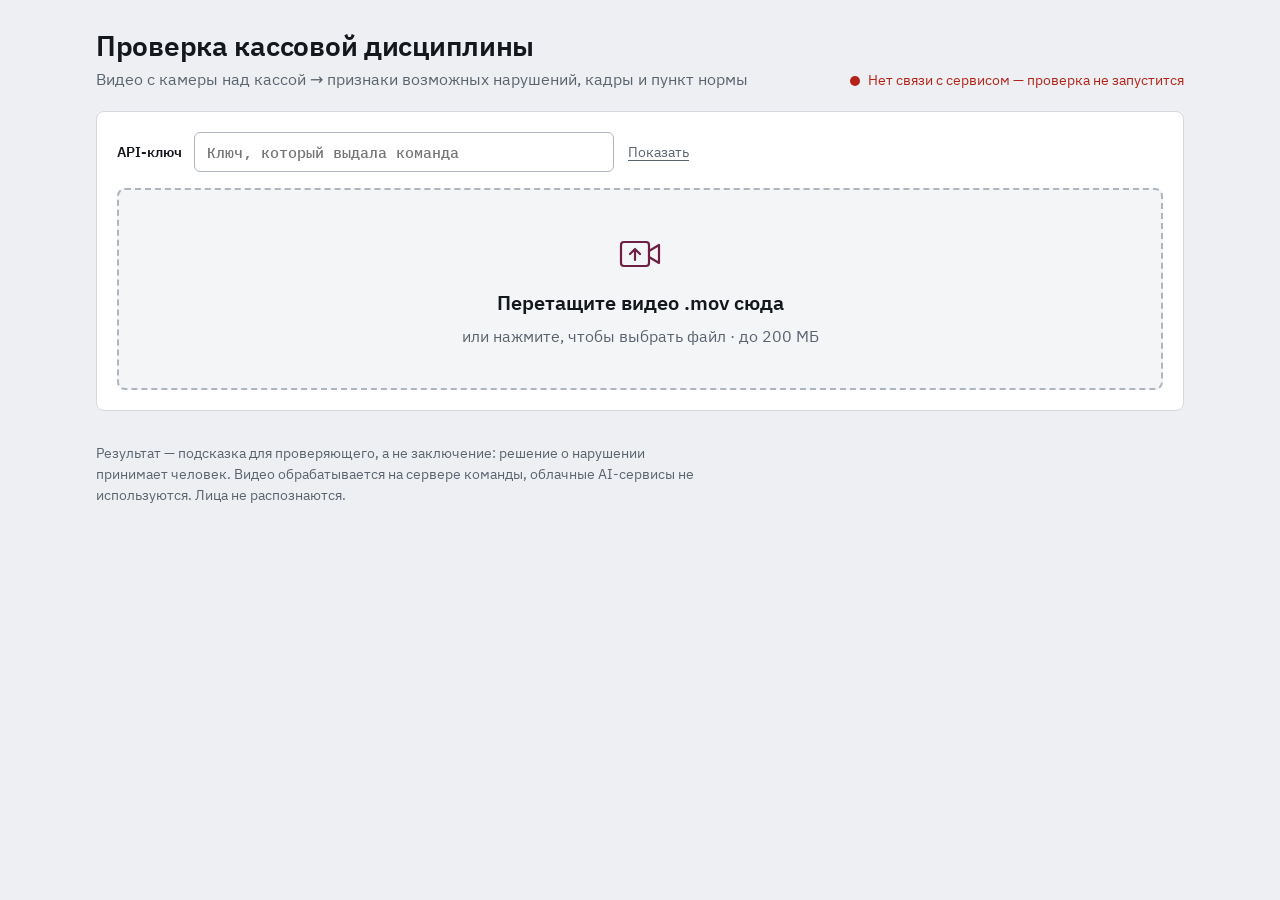
==== ui/index.html @ 3bff890b "[bigali] checkpoint 16:13: chore: add bigali to team" ====
<!doctype html>
<html lang="ru">
<head>
  <meta charset="utf-8">
  <meta name="viewport" content="width=device-width, initial-scale=1">
  <title>Проверка кассовой дисциплины</title>
  <meta name="description" content="Загрузите видео с камеры над кассой — сервис покажет признаки возможных нарушений, кадры, таймкоды и пункты нормативных актов РК.">
  <link rel="icon" href="data:,">
  <link rel="stylesheet" href="styles.css">
</head>
<body>
  <header class="topbar">
    <div class="brand">
      <h1>Проверка кассовой дисциплины</h1>
      <p class="lead">Видео с камеры над кассой → признаки возможных нарушений, кадры и пункт нормы</p>
    </div>
    <p class="service" id="service" data-state="wait"><span class="dot" aria-hidden="true"></span><span id="service-text">Проверяем связь с сервисом…</span></p>
  </header>

  <main>
    <!-- 1. Загрузка -->
    <section class="panel" id="view-upload" aria-labelledby="upload-title">
      <h2 class="visually-hidden" id="upload-title">Загрузка видео</h2>
      <div class="key-row">
        <label for="api-key">API-ключ</label>
        <input id="api-key" type="password" autocomplete="off" spellcheck="false" placeholder="Ключ, который выдала команда">
        <button type="button" class="ghost" id="key-toggle" aria-controls="api-key">Показать</button>
      </div>

      <label class="drop" id="drop">
        <input class="visually-hidden" type="file" id="file" accept=".mov,video/quicktime,video/*">
        <svg class="drop-icon" viewBox="0 0 48 48" aria-hidden="true"><rect x="5" y="12" width="28" height="24" rx="3"/><path d="M33 21l10-6v18l-10-6"/><path d="M19 30V19m-5 5l5-5 5 5"/></svg>
        <span class="drop-title">Перетащите видео .mov сюда</span>
        <span class="drop-hint">или нажмите, чтобы выбрать файл · до 200 МБ</span>
      </label>

      <div class="file-row" id="file-row" hidden>
        <div class="file-info">
          <span class="file-name" id="file-name"></span>
          <span class="file-size" id="file-size"></span>
        </div>
        <button type="button" class="primary" id="start">Проверить видео</button>
      </div>
      <button type="button" class="ghost demo-link" id="demo" hidden>Показать пример результата без видео</button>
      <p class="form-error" id="form-error" role="alert" hidden></p>
    </section>

    <!-- 2. Обработка -->
    <section class="panel" id="view-progress" aria-labelledby="progress-title" hidden>
      <div class="progress-head">
        <h2 id="progress-title">Загружаем видео</h2>
        <span class="elapsed" id="elapsed"></span>
      </div>
      <div class="bar" role="progressbar" aria-labelledby="progress-title" aria-valuemin="0" aria-valuemax="100" aria-valuenow="0" id="bar">
        <div class="bar-fill" id="bar-fill"></div>
      </div>
      <ol class="steps" id="steps">
        <li data-step="upload">Загрузка файла</li>
        <li data-step="decode">Раскадровка</li>
        <li data-step="detect">Поиск событий</li>
        <li data-step="verify">Проверка по правилам</li>
        <li data-step="report">Отчёт</li>
      </ol>
      <p class="progress-note" id="progress-note" aria-live="polite"></p>
      <button type="button" class="ghost" id="cancel">Отменить проверку</button>
    </section>

    <!-- 3. Ошибка -->
    <section class="panel failure" id="view-failure" role="alert" aria-labelledby="failure-title" hidden>
      <h2 id="failure-title">Проверка не завершилась</h2>
      <p id="failure-text"></p>
      <p class="failure-detail" id="failure-detail" hidden></p>
      <div class="actions">
        <button type="button" class="primary" id="retry">Повторить</button>
        <button type="button" class="secondary" id="choose-other">Выбрать другой файл</button>
      </div>
    </section>

    <!-- 4. Результат -->
    <section id="view-result" aria-labelledby="verdict-title" hidden>
      <div class="verdict" id="verdict">
        <span class="verdict-icon" id="verdict-icon" aria-hidden="true"></span>
        <div class="verdict-body">
          <h2 id="verdict-title" tabindex="-1"></h2>
          <p id="verdict-text"></p>
          <p class="verdict-meta" id="verdict-meta"></p>
          <p class="badge-mock" id="badge-mock" hidden>Демо-данные: вместо модели работает заглушка</p>
        </div>
      </div>

      <div class="panel player-panel" id="player-panel">
        <video id="player" controls preload="metadata" playsinline></video>
        <p class="player-note" id="player-note" hidden>Браузер не может воспроизвести этот файл (часто это кодек HEVC). Кадры-доказательства — в карточках ниже.</p>
        <div class="timeline-wrap">
          <p class="timeline-label" id="timeline-label">Шкала ролика: окна событий отмечены, нажмите, чтобы перейти</p>
          <div class="timeline" id="timeline" aria-labelledby="timeline-label">
            <span class="playhead" id="playhead" aria-hidden="true"></span>
          </div>
          <div class="ticks" id="ticks" aria-hidden="true"></div>
        </div>
      </div>

      <ol class="cases" id="cases"></ol>

      <div class="actions result-actions">
        <button type="button" class="secondary" id="again">Проверить другое видео</button>
      </div>
    </section>
  </main>

  <footer class="footer">
    <p>Результат — подсказка для проверяющего, а не заключение: решение о нарушении принимает человек. Видео обрабатывается на сервере команды, облачные AI-сервисы не используются. Лица не распознаются.</p>
  </footer>

  <template id="tpl-case">
    <li class="case">
      <div class="frames"></div>
      <div class="case-body">
        <div class="case-head">
          <span class="case-num" aria-hidden="true"></span>
          <h3 class="case-type"></h3>
          <button type="button" class="timecode" title="Перейти к моменту в видео">
            <svg viewBox="0 0 16 16" aria-hidden="true"><path d="M4 2.5v11l9-5.5z"/></svg>
            <span class="timecode-text"></span>
          </button>
        </div>
        <p class="case-meta">
          <span class="case-window">окно события <span class="mono"></span></span>
          <span class="confidence">
            <span class="confidence-text"></span>
            <span class="confidence-bar" aria-hidden="true"><span></span></span>
          </span>
        </p>
        <p class="case-desc"></p>
        <p class="case-why"><strong>Связь с нормой.</strong> <span></span></p>
        <h4 class="rules-title">Нормативное основание</h4>
        <div class="rules"></div>
      </div>
    </li>
  </template>

  <template id="tpl-rule">
    <article class="rule">
      <p class="rule-head"><span class="basis"></span> <span class="rule-ref"></span></p>
      <div class="rule-doc">
        <p class="rule-approved"></p>
        <button type="button" class="rule-act" aria-expanded="false" title="Показать полное название документа"></button>
      </div>
      <blockquote class="rule-quote"></blockquote>
      <a class="rule-link" target="_blank" rel="noopener noreferrer">Открыть текст акта на adilet.zan.kz</a>
    </article>
  </template>

  <dialog class="lightbox" id="lightbox" aria-label="Кадр-доказательство крупно">
    <img id="lightbox-img" alt="">
    <p class="lightbox-caption" id="lightbox-caption"></p>
    <button type="button" class="lightbox-close" id="lightbox-close">Закрыть</button>
  </dialog>

  <script src="app.js" defer></script>
</body>
</html>
---- ui/styles.css ----
/* Проверка кассовой дисциплины — UI. Без CDN и сборки: шрифты лежат в ui/fonts (IBM Plex, OFL 1.1). */

@font-face { font-family: "Plex Sans"; font-weight: 400; font-display: swap; src: url("fonts/plex-sans-latin-400.woff2") format("woff2");
  unicode-range: U+0000-00FF, U+0131, U+0152-0153, U+02BB-02BC, U+02C6, U+02DA, U+02DC, U+0304, U+0308, U+0329, U+2000-206F, U+20AC, U+2122, U+2191, U+2193, U+2212, U+2215, U+FEFF, U+FFFD; }
@font-face { font-family: "Plex Sans"; font-weight: 400; font-display: swap; src: url("fonts/plex-sans-cyrillic-400.woff2") format("woff2");
  unicode-range: U+0301, U+0400-045F, U+0490-0491, U+04B0-04B1, U+2116; }
@font-face { font-family: "Plex Sans"; font-weight: 400; font-display: swap; src: url("fonts/plex-sans-cyrillic-ext-400.woff2") format("woff2");
  unicode-range: U+0460-052F, U+1C80-1C8A, U+20B4, U+2DE0-2DFF, U+A640-A69F, U+FE2E-FE2F; }
@font-face { font-family: "Plex Sans"; font-weight: 600; font-display: swap; src: url("fonts/plex-sans-latin-600.woff2") format("woff2");
  unicode-range: U+0000-00FF, U+0131, U+0152-0153, U+02BB-02BC, U+02C6, U+02DA, U+02DC, U+0304, U+0308, U+0329, U+2000-206F, U+20AC, U+2122, U+2191, U+2193, U+2212, U+2215, U+FEFF, U+FFFD; }
@font-face { font-family: "Plex Sans"; font-weight: 600; font-display: swap; src: url("fonts/plex-sans-cyrillic-600.woff2") format("woff2");
  unicode-range: U+0301, U+0400-045F, U+0490-0491, U+04B0-04B1, U+2116; }
@font-face { font-family: "Plex Sans"; font-weight: 600; font-display: swap; src: url("fonts/plex-sans-cyrillic-ext-600.woff2") format("woff2");
  unicode-range: U+0460-052F, U+1C80-1C8A, U+20B4, U+2DE0-2DFF, U+A640-A69F, U+FE2E-FE2F; }
@font-face { font-family: "Plex Mono"; font-weight: 500; font-display: swap; src: url("fonts/plex-mono-latin-500.woff2") format("woff2");
  unicode-range: U+0000-00FF, U+2000-206F, U+2212, U+FEFF, U+FFFD; }
@font-face { font-family: "Plex Mono"; font-weight: 500; font-display: swap; src: url("fonts/plex-mono-cyrillic-500.woff2") format("woff2");
  unicode-range: U+0301, U+0400-045F, U+0490-0491, U+04B0-04B1, U+2116; }

:root {
  --bg: #edeff2;
  --surface: #ffffff;
  --sunken: #f4f5f7;
  --ink: #14181d;
  --muted: #5a6370;
  --line: #d5d9df;
  --line-strong: #aeb5bf;
  --accent: #6e1f45;
  --accent-hover: #5a1838;
  --accent-soft: #f5e9ef;
  --bad: #b42318;
  --bad-soft: #fdeceb;
  --good: #0e7a4e;
  --good-soft: #e5f4ec;
  --interp: #8a5a00;
  --interp-soft: #fbf0d9;
  --direct: #1f3a5f;
  --direct-soft: #e6ecf4;
  --stamp: rgba(10, 12, 15, 0.74);

  --font: "Plex Sans", "Segoe UI", system-ui, Roboto, Arial, sans-serif;
  --mono: "Plex Mono", ui-monospace, Consolas, "Courier New", monospace;

  --ease-out-strong: cubic-bezier(0.23, 1, 0.32, 1);
  --ease-in-out-strong: cubic-bezier(0.77, 0, 0.175, 1);
}

*, *::before, *::after { box-sizing: border-box; }
[hidden] { display: none !important; }

html { -webkit-text-size-adjust: 100%; }
body {
  margin: 0;
  background: var(--bg);
  color: var(--ink);
  font: 400 16px/1.5 var(--font);
  font-feature-settings: "tnum" 0;
}
h1, h2, h3, h4, p { margin: 0; }
h1, h2, h3, h4 { font-weight: 600; line-height: 1.25; text-wrap: balance; }
a { color: var(--accent); text-underline-offset: 2px; }
img, video { display: block; max-width: 100%; }

:focus-visible { outline: 3px solid var(--accent); outline-offset: 2px; border-radius: 4px; }

.visually-hidden {
  position: absolute !important; width: 1px; height: 1px; padding: 0; margin: -1px;
  overflow: hidden; clip: rect(0 0 0 0); white-space: nowrap; border: 0;
}

/* ---------- каркас ---------- */
.topbar, main, .footer { max-width: 1120px; margin: 0 auto; padding-left: 16px; padding-right: 16px; }
.topbar {
  display: flex; flex-wrap: wrap; align-items: flex-end; justify-content: space-between; gap: 12px 24px;
  padding-top: 28px; padding-bottom: 20px;
}
.topbar h1 { font-size: 28px; letter-spacing: -0.01em; }
.lead { color: var(--muted); margin-top: 4px; }
main { display: grid; gap: 16px; padding-bottom: 32px; }
.footer { color: var(--muted); font-size: 14px; padding-bottom: 32px; max-width: 1120px; }
.footer p { max-width: 75ch; }

.panel {
  background: var(--surface);
  border: 1px solid var(--line);
  border-radius: 8px;
  padding: 20px;
}

/* статус сервиса: точка + текст, цвет не единственный носитель смысла */
.service { display: inline-flex; align-items: center; gap: 8px; font-size: 14px; color: var(--muted); }
.dot { width: 10px; height: 10px; border-radius: 50%; background: var(--line-strong); flex: none; }
.service[data-state="ok"] .dot { background: var(--good); }
.service[data-state="down"] .dot { background: var(--bad); }
.service[data-state="down"] { color: var(--bad); }
.service[data-state="mock"] .dot { background: var(--interp); }

/* ---------- кнопки ---------- */
button { font: inherit; color: inherit; cursor: pointer; }
.primary, .secondary {
  display: inline-flex; align-items: center; justify-content: center; gap: 8px;
  min-height: 44px; padding: 10px 20px; border-radius: 6px; font-weight: 600;
  transition: transform 150ms var(--ease-out-strong), background-color 150ms ease, border-color 150ms ease;
}
.primary { background: var(--accent); color: #fff; border: 1px solid var(--accent); }
.secondary { background: var(--surface); border: 1px solid var(--line-strong); }
.primary:active, .secondary:active, .timecode:active { transform: scale(0.97); }
.primary:disabled { opacity: 0.55; cursor: not-allowed; transform: none; }
.ghost {
  background: none; border: 0; padding: 6px 2px; color: var(--muted);
  text-decoration: underline; text-underline-offset: 3px; font-size: 14px;
}
@media (hover: hover) and (pointer: fine) {
  .primary:hover:not(:disabled) { background: var(--accent-hover); border-color: var(--accent-hover); }
  .secondary:hover { border-color: var(--ink); }
  .ghost:hover { color: var(--ink); }
  .drop:hover { border-color: var(--accent); }
  .timecode:hover { background: var(--accent-soft); }
  .frame:hover img { opacity: 0.92; }
  .tl-event:hover { background: rgba(180, 35, 24, 0.3); }
}
.actions { display: flex; flex-wrap: wrap; gap: 12px; margin-top: 16px; }

/* ---------- загрузка ---------- */
.key-row { display: flex; flex-wrap: wrap; align-items: center; gap: 8px 12px; margin-bottom: 16px; }
.key-row label { font-weight: 600; font-size: 14px; }
.key-row input {
  flex: 1 1 240px; max-width: 420px; min-height: 40px; padding: 8px 12px;
  border: 1px solid var(--line-strong); border-radius: 6px; font: 500 15px var(--mono); background: var(--surface); color: var(--ink);
}
.drop {
  display: grid; justify-items: center; gap: 6px; text-align: center;
  padding: 40px 16px; border: 2px dashed var(--line-strong); border-radius: 8px;
  background: var(--sunken); cursor: pointer;
  transition: border-color 150ms ease, background-color 150ms ease;
}
.drop:focus-within { outline: 3px solid var(--accent); outline-offset: 2px; }
.drop.is-over { border-color: var(--accent); background: var(--accent-soft); }
.drop-icon { width: 48px; height: 48px; fill: none; stroke: var(--accent); stroke-width: 2.2; stroke-linecap: round; stroke-linejoin: round; margin-bottom: 4px; }
.drop-title { font-size: 20px; font-weight: 600; }
.drop-hint { color: var(--muted); }
.file-row {
  display: flex; flex-wrap: wrap; align-items: center; justify-content: space-between; gap: 12px 16px;
  margin-top: 16px; padding-top: 16px; border-top: 1px solid var(--line);
}
.file-info { display: grid; min-width: 0; }
.file-name { font-weight: 600; overflow-wrap: anywhere; }
.file-size { color: var(--muted); font-size: 14px; }
.demo-link { margin-top: 12px; }
.form-error { margin-top: 12px; color: var(--bad); font-weight: 600; }
.form-error::before { content: "⚠ "; }

/* ---------- обработка ---------- */
.progress-head { display: flex; flex-wrap: wrap; align-items: baseline; justify-content: space-between; gap: 8px 16px; }
.progress-head h2 { font-size: 20px; }
.elapsed { font: 500 14px var(--mono); color: var(--muted); }
.bar { height: 8px; margin-top: 16px; background: #e1e4e8; border-radius: 4px; overflow: hidden; }
.bar-fill { height: 100%; width: 0; background: var(--accent); transition: width 300ms linear; }
.steps { list-style: none; margin: 16px 0 0; padding: 0; display: flex; flex-wrap: wrap; gap: 8px 24px; }
.steps li { display: inline-flex; align-items: center; gap: 8px; color: var(--muted); }
.steps li::before {
  content: ""; width: 14px; height: 14px; border-radius: 50%; border: 2px solid var(--line-strong); flex: none;
}
.steps li.is-active { color: var(--ink); font-weight: 600; }
.steps li.is-active::before { border-color: var(--accent); border-right-color: transparent; animation: spin 0.8s linear infinite; }
.steps li.is-done { color: var(--ink); }
.steps li.is-done::before {
  content: "✓"; border-color: var(--good); background: var(--good); color: #fff;
  font-size: 10px; line-height: 10px; text-align: center; font-weight: 600;
}
@keyframes spin { to { transform: rotate(360deg); } }
.progress-note { margin-top: 12px; color: var(--muted); min-height: 1.5em; }
.progress-note:empty { min-height: 0; margin-top: 0; }
#cancel { margin-top: 8px; }

/* ---------- ошибка ---------- */
.failure { border-left: 6px solid var(--bad); }
.failure h2 { font-size: 20px; color: var(--bad); }
.failure p { margin-top: 8px; max-width: 75ch; }
.failure-detail { color: var(--muted); font-size: 14px; font-family: var(--mono); overflow-wrap: anywhere; }

/* ---------- вердикт ---------- */
#view-result { display: grid; gap: 16px; }
.verdict {
  display: grid; grid-template-columns: auto 1fr; gap: 16px; align-items: start;
  padding: 20px 24px; border-radius: 8px; border: 1px solid; border-left-width: 8px;
  animation: rise 280ms var(--ease-out-strong) both;
}
.verdict.is-bad { background: var(--bad-soft); border-color: var(--bad); }
.verdict.is-good { background: var(--good-soft); border-color: var(--good); }
.verdict-icon svg { width: 40px; height: 40px; display: block; }
.verdict.is-bad .verdict-icon { color: var(--bad); }
.verdict.is-good .verdict-icon { color: var(--good); }
.verdict h2 { font-size: 28px; }
.verdict h2:focus { outline: none; }
.verdict-body > p { margin-top: 6px; max-width: 75ch; }
.verdict-meta { color: var(--muted); font-size: 14px; }
.badge-mock {
  display: inline-block; padding: 2px 10px; border-radius: 999px; font-size: 14px; font-weight: 600;
  background: var(--interp-soft); color: var(--interp); border: 1px solid currentColor;
}

/* ---------- плеер и шкала ---------- */
.player-panel { padding: 16px; }
.player-panel video { width: 100%; max-height: 62vh; background: #0d0f12; border-radius: 6px; }
.player-note { color: var(--muted); }
.timeline-wrap { margin-top: 14px; }
.timeline-label { font-size: 14px; color: var(--muted); margin-bottom: 6px; }
.timeline {
  position: relative; height: 40px; background: #e1e4e8; border-radius: 4px;
  background-image: repeating-linear-gradient(90deg, transparent 0 calc(10% - 1px), rgba(20, 24, 29, 0.08) calc(10% - 1px) 10%);
}
.tl-event {
  position: absolute; top: 0; bottom: 0; min-width: 22px; padding: 0;
  background: rgba(180, 35, 24, 0.18); border: 0; border-left: 2px solid var(--bad); border-right: 2px solid var(--bad);
  transition: background-color 150ms ease;
}
.tl-event.is-active { background: rgba(180, 35, 24, 0.38); box-shadow: inset 0 -4px 0 var(--bad); }
.tl-event span {
  position: absolute; top: 50%; left: 50%; transform: translate(-50%, -50%);
  min-width: 22px; height: 22px; padding: 0 4px; border-radius: 11px;
  background: var(--bad); color: #fff; font: 500 13px/22px var(--mono);
}
.playhead { position: absolute; top: -3px; bottom: -3px; left: 0; width: 2px; background: var(--ink); pointer-events: none; }
.ticks { display: flex; justify-content: space-between; margin-top: 4px; font: 500 13px var(--mono); color: var(--muted); }

/* ---------- карточки нарушений ---------- */
.cases { list-style: none; margin: 0; padding: 0; display: grid; gap: 16px; }
.case {
  display: grid; grid-template-columns: minmax(0, 5fr) minmax(0, 7fr); gap: 20px;
  background: var(--surface); border: 1px solid var(--line); border-radius: 8px; padding: 20px;
  scroll-margin-top: 16px;
  animation: rise 280ms var(--ease-out-strong) both; animation-delay: calc(var(--i, 0) * 50ms + 80ms);
  transition: border-color 200ms ease, box-shadow 200ms ease;
}
.case.is-target { border-color: var(--accent); box-shadow: 0 0 0 2px var(--accent); }
.frames { display: grid; grid-template-columns: 1fr 1fr; gap: 8px; align-content: start; }
.frame { position: relative; padding: 0; border: 0; background: #0d0f12; border-radius: 4px; overflow: hidden; cursor: zoom-in; }
.frame:first-child { grid-column: 1 / -1; }
.frame img { width: 100%; aspect-ratio: 16 / 9; object-fit: cover; transition: opacity 150ms ease; }
.stamp {
  position: absolute; top: 8px; left: 8px; padding: 2px 6px; border-radius: 2px;
  background: var(--stamp); color: #fff; font: 500 13px/1.4 var(--mono); pointer-events: none;
}
.frame:not(:first-child) .stamp { top: 6px; left: 6px; font-size: 12px; }

.case-head { display: flex; flex-wrap: wrap; align-items: center; gap: 8px 12px; }
.case-num {
  display: inline-grid; place-items: center; width: 28px; height: 28px; border-radius: 50%; flex: none;
  border: 2px solid var(--bad); color: var(--bad); font: 500 14px var(--mono);
}
.case-type { font-size: 20px; flex: 1 1 200px; }
.timecode {
  display: inline-flex; align-items: center; gap: 6px; min-height: 40px; padding: 6px 12px;
  border: 1px solid var(--accent); border-radius: 6px; background: var(--surface); color: var(--accent);
  font: 500 18px var(--mono);
  transition: transform 150ms var(--ease-out-strong), background-color 150ms ease;
}
.timecode svg { width: 14px; height: 14px; fill: currentColor; }
.case-meta { display: flex; flex-wrap: wrap; gap: 4px 20px; margin-top: 8px; color: var(--muted); font-size: 14px; }
.mono { font-family: var(--mono); }
.confidence { display: inline-flex; align-items: center; gap: 8px; }
.confidence-bar { width: 64px; height: 6px; border-radius: 3px; background: #e1e4e8; overflow: hidden; }
.confidence-bar span { display: block; height: 100%; background: var(--ink); }
.case-desc { margin-top: 12px; max-width: 70ch; }
.case-why { margin-top: 8px; color: var(--muted); max-width: 70ch; }
.case-why strong { color: var(--ink); font-weight: 600; }
.rules-title { margin-top: 16px; font-size: 14px; color: var(--muted); }
.rules { display: grid; gap: 12px; margin-top: 8px; }
.rule { border-left: 3px solid var(--line-strong); padding-left: 12px; }
.rule-head { display: flex; flex-wrap: wrap; align-items: center; gap: 8px; }
.basis { display: inline-block; padding: 1px 10px; border-radius: 999px; font-size: 13px; font-weight: 600; }
.basis.is-direct { background: var(--direct-soft); color: var(--direct); }
.basis.is-interp { background: var(--interp-soft); color: var(--interp); }
.rule-ref { font-weight: 600; }
.rule-approved { margin-top: 4px; font-size: 14px; }
.rule-act {
  display: -webkit-box; -webkit-box-orient: vertical; -webkit-line-clamp: 2; overflow: hidden;
  padding: 0; border: 0; background: none; text-align: left; font-size: 14px; color: var(--muted); cursor: pointer;
}
.rule-act[aria-expanded="true"] { display: block; }
.rule-quote {
  margin: 8px 0 6px; padding: 8px 12px; background: var(--sunken); border-radius: 4px; max-width: 70ch;
}
.rule-link { font-size: 14px; }
.case-empty { color: var(--muted); }

.result-actions { margin-top: 0; }

/* ---------- кадр крупно ---------- */
.lightbox { padding: 0; border: 0; border-radius: 6px; background: #0d0f12; color: #fff; max-width: min(96vw, 1280px); }
.lightbox::backdrop { background: rgba(10, 12, 15, 0.72); }
.lightbox[open] { animation: rise 200ms var(--ease-out-strong) both; }
.lightbox img { max-height: 82vh; width: auto; margin: 0 auto; }
.lightbox-caption { padding: 10px 14px; font: 500 14px var(--mono); }
.lightbox-close {
  position: absolute; top: 8px; right: 8px; min-height: 36px; padding: 4px 12px; border-radius: 6px;
  border: 1px solid rgba(255, 255, 255, 0.5); background: var(--stamp); color: #fff; font-size: 14px;
}

@keyframes rise { from { opacity: 0; transform: translateY(8px); } }

/* ---------- телефон ---------- */
@media (max-width: 760px) {
  .topbar { padding-top: 20px; }
  .topbar h1 { font-size: 24px; }
  .panel, .case { padding: 16px; }
  .case { grid-template-columns: 1fr; gap: 16px; }
  .verdict { padding: 16px; gap: 12px; }
  .verdict h2 { font-size: 22px; }
  .verdict-icon svg { width: 32px; height: 32px; }
  .drop { padding: 28px 12px; }
  .file-row .primary { width: 100%; }
  .steps { display: grid; gap: 6px; }
}

@media (prefers-reduced-motion: reduce) {
  .verdict, .case, .lightbox[open] { animation-name: fade; }
  .primary:active, .secondary:active, .timecode:active { transform: none; }
  .steps li.is-active::before { animation: none; border-right-color: var(--accent); }
}
@keyframes fade { from { opacity: 0; } }
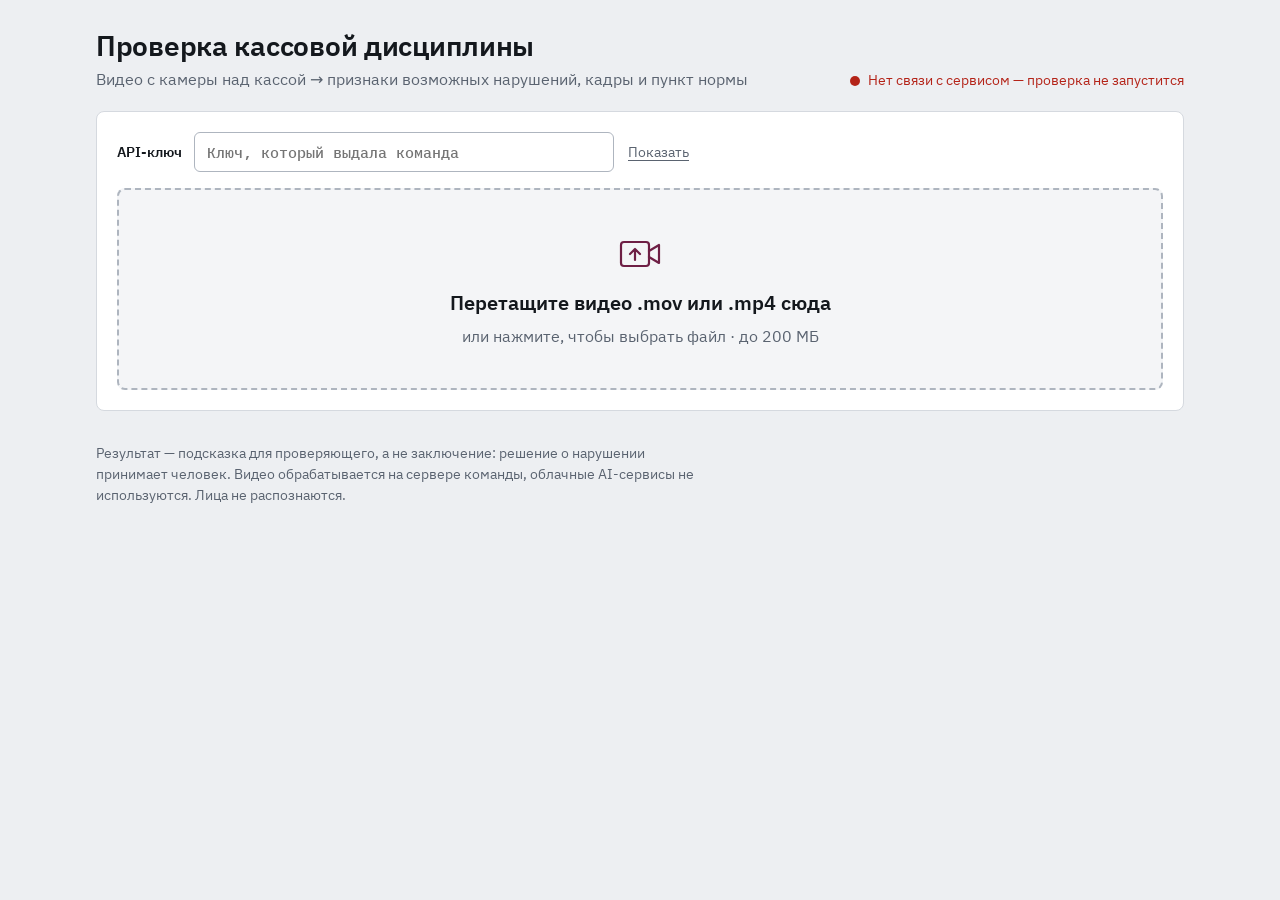
==== commit 7fcfc7b1: "[danial] checkpoint 01:50: service+ui: accept .mp4 as well as .mov (same container, ffprobe mov demu" ====
--- a/ui/index.html
+++ b/ui/index.html
@@ -28,9 +28,9 @@
       </div>
 
       <label class="drop" id="drop">
-        <input class="visually-hidden" type="file" id="file" accept=".mov,video/quicktime,video/*">
+        <input class="visually-hidden" type="file" id="file" accept=".mov,.mp4,video/quicktime,video/mp4">
         <svg class="drop-icon" viewBox="0 0 48 48" aria-hidden="true"><rect x="5" y="12" width="28" height="24" rx="3"/><path d="M33 21l10-6v18l-10-6"/><path d="M19 30V19m-5 5l5-5 5 5"/></svg>
-        <span class="drop-title">Перетащите видео .mov сюда</span>
+        <span class="drop-title">Перетащите видео .mov или .mp4 сюда</span>
         <span class="drop-hint">или нажмите, чтобы выбрать файл · до 200 МБ</span>
       </label>
 
@@ -62,7 +62,7 @@
         <li data-step="report">Отчёт</li>
       </ol>
       <p class="progress-note" id="progress-note" aria-live="polite"></p>
-      <button type="button" class="ghost" id="cancel">Отменить проверку</button>
+      <button type="button" class="ghost" id="cancel">Прекратить ожидание</button>
     </section>
 
     <!-- 3. Ошибка -->
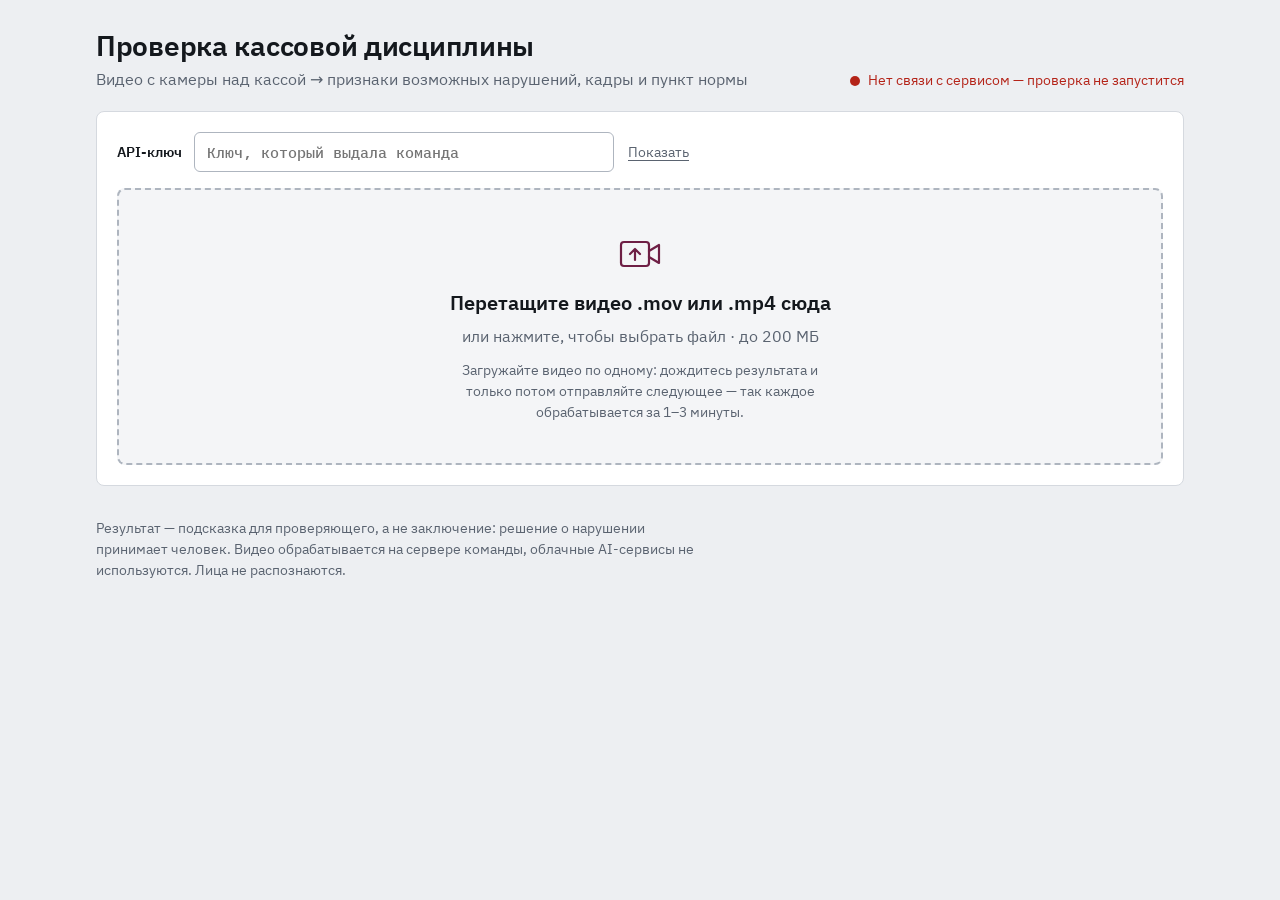
==== commit 8bc1915b: "[danial] checkpoint 11:00: UI: hint to upload one video at a time (1-3 min each); cache-bust stylesh" ====
--- a/ui/index.html
+++ b/ui/index.html
@@ -6,7 +6,7 @@
   <title>Проверка кассовой дисциплины</title>
   <meta name="description" content="Загрузите видео с камеры над кассой — сервис покажет признаки возможных нарушений, кадры, таймкоды и пункты нормативных актов РК.">
   <link rel="icon" href="data:,">
-  <link rel="stylesheet" href="styles.css">
+  <link rel="stylesheet" href="styles.css?v=2">
 </head>
 <body>
   <header class="topbar">
@@ -32,6 +32,7 @@
         <svg class="drop-icon" viewBox="0 0 48 48" aria-hidden="true"><rect x="5" y="12" width="28" height="24" rx="3"/><path d="M33 21l10-6v18l-10-6"/><path d="M19 30V19m-5 5l5-5 5 5"/></svg>
         <span class="drop-title">Перетащите видео .mov или .mp4 сюда</span>
         <span class="drop-hint">или нажмите, чтобы выбрать файл · до 200 МБ</span>
+        <span class="drop-note">Загружайте видео по одному: дождитесь результата и только потом отправляйте следующее — так каждое обрабатывается за 1–3 минуты.</span>
       </label>
 
       <div class="file-row" id="file-row" hidden>
--- a/ui/styles.css
+++ b/ui/styles.css
@@ -139,6 +139,7 @@
 .drop-icon { width: 48px; height: 48px; fill: none; stroke: var(--accent); stroke-width: 2.2; stroke-linecap: round; stroke-linejoin: round; margin-bottom: 4px; }
 .drop-title { font-size: 20px; font-weight: 600; }
 .drop-hint { color: var(--muted); }
+.drop-note { max-width: 46ch; margin-top: 6px; font-size: 14px; color: var(--muted); }
 .file-row {
   display: flex; flex-wrap: wrap; align-items: center; justify-content: space-between; gap: 12px 16px;
   margin-top: 16px; padding-top: 16px; border-top: 1px solid var(--line);
